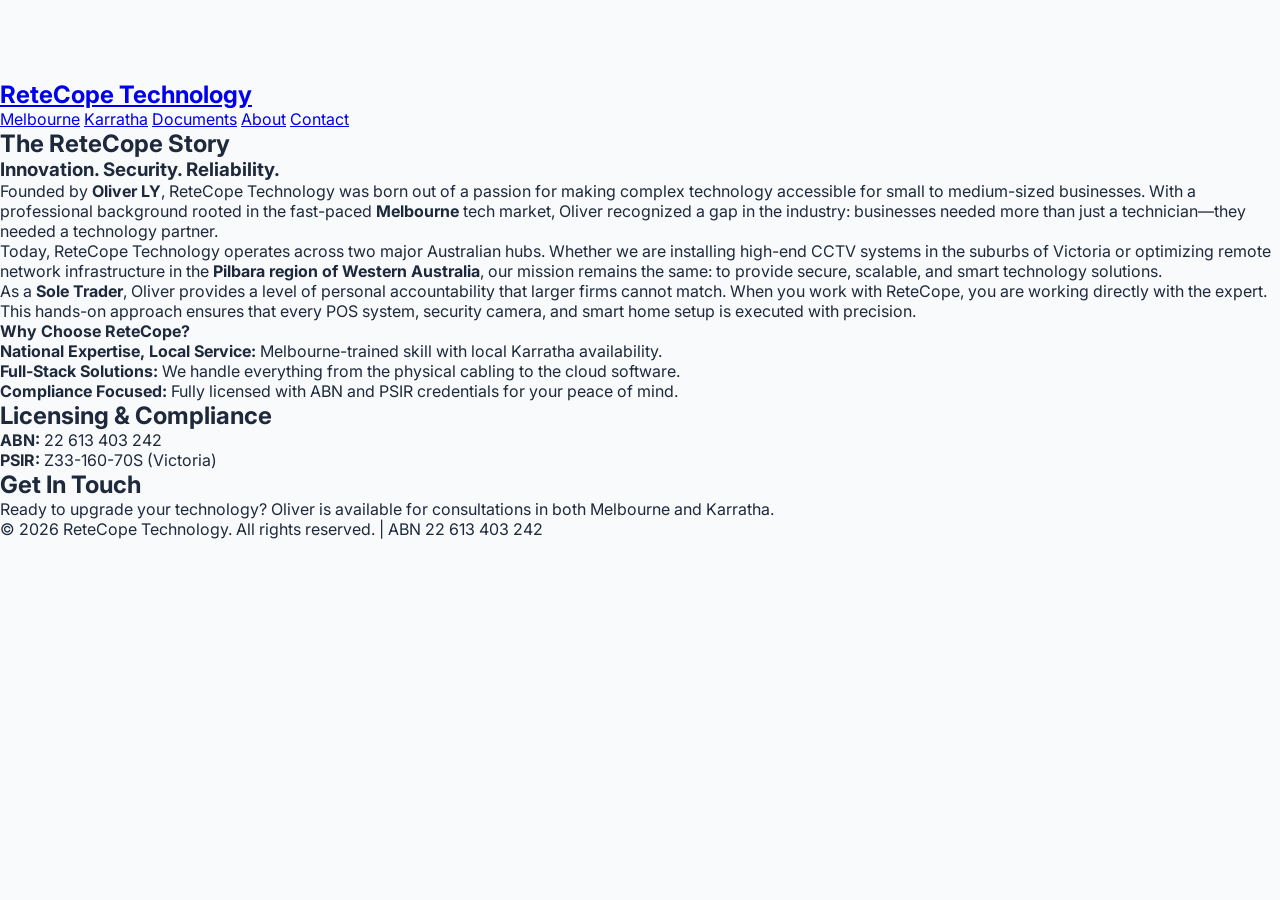
==== about.html @ 55bdb91c "Add files via upload" ====
<!DOCTYPE HTML>
<html>
	<head>
		<title>About Us | ReteCope Technology</title>
		<link rel="icon" type="image/png" href="images/favicon.png">
		<meta charset="utf-8" />
		<meta name="viewport" content="width=device-width, initial-scale=1, user-scalable=no" />
		<link rel="stylesheet" href="assets/css/main.css" />
	</head>
	<body class="subpage">
		<div id="page-wrapper">

			<section id="header">
				<div class="container">
					<div class="row">
						<div class="col-12">
							<h1>
								<a href="index.html" id="logo">
									ReteCope Technology
								</a>
							</h1>
							<nav id="nav">
								<a href="index.html">Melbourne</a>
								<a href="karratha.html">Karratha</a>
								<a href="documents.html">Documents</a>
								<a href="about.html">About</a>
								<a href="contact.html">Contact</a>
							</nav>
						</div>
					</div>
				</div>
			</section>

			<section id="content">
				<div class="container">
					<div class="row">
						<div class="col-12">
							<section>
								<header>
									<h2>The ReteCope Story</h2>
									<h3>Innovation. Security. Reliability.</h3>
								</header>
								
								<div class="row">
									<div class="col-6 col-12-medium">
										<p>
											Founded by <strong>Oliver LY</strong>, ReteCope Technology was born out of a passion for making complex technology accessible for small to medium-sized businesses. With a professional background rooted in the fast-paced <strong>Melbourne</strong> tech market, Oliver recognized a gap in the industry: businesses needed more than just a technician—they needed a technology partner.
										</p>
										<p>
											Today, ReteCope Technology operates across two major Australian hubs. Whether we are installing high-end CCTV systems in the suburbs of Victoria or optimizing remote network infrastructure in the <strong>Pilbara region of Western Australia</strong>, our mission remains the same: to provide secure, scalable, and smart technology solutions.
										</p>
									</div>
									<div class="col-6 col-12-medium">
										<p>
											As a <strong>Sole Trader</strong>, Oliver provides a level of personal accountability that larger firms cannot match. When you work with ReteCope, you are working directly with the expert. This hands-on approach ensures that every POS system, security camera, and smart home setup is executed with precision.
										</p>
										<h4>Why Choose ReteCope?</h4>
										<ul class="check-list">
											<li><strong>National Expertise, Local Service:</strong> Melbourne-trained skill with local Karratha availability.</li>
											<li><strong>Full-Stack Solutions:</strong> We handle everything from the physical cabling to the cloud software.</li>
											<li><strong>Compliance Focused:</strong> Fully licensed with ABN and PSIR credentials for your peace of mind.</li>
										</ul>
									</div>
								</div>
							</section>
						</div>
					</div>
				</div>
			</section>

			<section id="footer">
				<div class="container">
					<div class="row">
						<div class="col-8 col-12-medium">
							<section>
								<h2>Licensing & Compliance</h2>
								<p>
									<strong>ABN:</strong> 22 613 403 242<br />
									<strong>PSIR:</strong> Z33-160-70S (Victoria)
								</p>
							</section>
						</div>
						<div class="col-4 col-12-medium imp-medium">
							<section>
								<h2>Get In Touch</h2>
								<p>Ready to upgrade your technology? Oliver is available for consultations in both Melbourne and Karratha.</p>
							</section>
						</div>
					</div>
				</div>
			</section>

			<div id="copyright">
				&copy; 2026 ReteCope Technology. All rights reserved. | ABN 22 613 403 242
			</div>

		</div>

		<script src="assets/js/jquery.min.js"></script>
		<script src="assets/js/browser.min.js"></script>
		<script src="assets/js/breakpoints.min.js"></script>
		<script src="assets/js/util.js"></script>
		<script src="assets/js/main.js"></script>
	</body>
</html>
---- assets/css/main.css ----
@import url('https://fonts.googleapis.com/css2?family=Inter:wght@400;600;800&display=swap');

/* --- [1] CORE RESET --- */
* { box-sizing: border-box; margin: 0; padding: 0; -webkit-tap-highlight-color: transparent; }
body { background: #f8fafc; color: #1e293b; font-family: 'Inter', sans-serif; overflow-x: hidden; }

/* --- [2] HEADER & LOGO SCALING --- */
#header-fixed {
    position: fixed; top: 0; left: 0; width: 100%; height: 80px;
    background: #ffffff; z-index: 10000;
    border-bottom: 2px solid #89CFF0; display: flex; align-items: center;
}
.main-container { max-width: 1200px; width: 90%; margin: 0 auto; display: flex; justify-content: space-between; align-items: center; }

.image-logo { display: flex; align-items: center; transition: 0.3s cubic-bezier(0.175, 0.885, 0.32, 1.275) !important; will-change: transform; }
.image-logo img { height: 60px; width: auto; pointer-events: none; }
.image-logo:hover, .image-logo:active { transform: scale(1.15) !important; }

/* --- [3] NAVIGATION --- */
#main-nav { display: flex; align-items: center; }
#main-nav a { 
    color: #475569; font-weight: 600; text-decoration: none; 
    margin-left: 15px; font-size: 0.95rem; padding: 8px 16px; 
    border-radius: 50px; transition: 0.3s cubic-bezier(0.175, 0.885, 0.32, 1.275);
}
.active-link { background: #f1f5f9; color: #064e3b !important; }

/* --- [4] HERO BANNER & IMAGE SCALING --- */
#page-wrapper { padding-top: 80px; }
#hero-banner {
    background: linear-gradient(145deg, #0f172a 0%, #064e3b 60%, #022c22 100%);
    min-height: 550px; display: flex; align-items: center; color: #ffffff; padding: 60px 0;
}
.karratha-hero { background: linear-gradient(145deg, #0f172a 0%, #442b10 60%, #1a1107 100%) !important; }

.hero-flex { display: flex; flex-direction: column; align-items: center; text-align: center; gap: 40px; }
.hero-content h1 { font-size: 2.2rem; line-height: 1.1; margin-bottom: 25px; font-weight: 800; }
.hero-slogan { font-size: 1.15rem; color: #cbd5e1; line-height: 1.6; margin-bottom: 50px; }

.badge {
    background: rgba(137, 207, 240, 0.15); color: #89CFF0;
    padding: 6px 16px; border-radius: 50px; font-size: 0.85rem; font-weight: 800;
    text-transform: uppercase; margin-bottom: 20px; border: 1px solid rgba(137, 207, 240, 0.2);
}

.hero-btn.big-btn { 
    display: inline-block; padding: 22px 60px; background: #89CFF0; 
    color: #ffffff !important; text-decoration: none; border-radius: 100px; 
    font-size: 1.6rem; font-weight: 800; transition: 0.3s;
}

.hero-image img { 
    max-width: 90%; height: auto; border-radius: 15px; 
    box-shadow: 0 15px 40px rgba(0,0,0,0.4); 
    transition: transform 0.5s cubic-bezier(0.165, 0.84, 0.44, 1) !important;
    will-change: transform;
}
.hero-image img:hover, .hero-image img:active { transform: scale(1.08) rotate(1deg) !important; box-shadow: 0 25px 50px rgba(137, 207, 240, 0.3) !important; }

/* --- [5] LOGO TICKER --- */
.logo-slider { background: #ffffff; padding: 35px 0; overflow: hidden; border-bottom: 1px solid #e2e8f0; white-space: nowrap; }
.slider-track { display: flex; align-items: center; animation: scroll 40s linear infinite; width: max-content; }
.slider-track img { height: 45px; width: auto; margin: 0 50px; filter: grayscale(100%); opacity: 0.6; transition: 0.4s; }
@keyframes scroll { from { transform: translateX(0); } to { transform: translateX(-50%); } }

/* --- [6] SERVICE CARDS (Your Original) --- */
.services-section { padding: 80px 0; background: #f1f5f9; }
.services-grid { display: grid; grid-template-columns: 1fr; gap: 40px; width: 90%; margin: 0 auto; }
.service-card { 
    background: #ffffff; border-radius: 35px; padding: 60px 40px; text-align: center; 
    border: 1px solid rgba(137, 207, 240, 0.1); box-shadow: 0 8px 25px rgba(0,0,0,0.05);
    transition: 0.4s cubic-bezier(0.175, 0.885, 0.32, 1.275);
}
.card-icon-wrapper { 
    font-size: 4.5rem; margin-bottom: 30px; display: inline-block;
    background: #f0f9ff; width: 120px; height: 120px; line-height: 120px; border-radius: 30px;
}
.service-card h4 { font-size: 1.8rem; margin-bottom: 20px; font-weight: 800; }
.service-card p { font-size: 1.1rem; line-height: 1.7; color: #64748b; }

/* --- [7] BLOG SPECIFIC STYLING (The New Part) --- */
.blog-grid { display: grid; grid-template-columns: 1fr; gap: 30px; width: 90%; margin: 0 auto; }
.blog-card { 
    background: #ffffff; border-radius: 30px; padding: 40px; text-align: left; 
    border: 1px solid rgba(0,0,0,0.05); box-shadow: 0 10px 30px rgba(0,0,0,0.03);
    transition: 0.4s cubic-bezier(0.175, 0.885, 0.32, 1.275);
}
.blog-meta { font-size: 0.8rem; font-weight: 800; color: #89CFF0; text-transform: uppercase; margin-bottom: 15px; letter-spacing: 1px; }
.blog-card h4 { font-size: 1.6rem; margin-bottom: 15px; font-weight: 800; color: #0f172a; }
.blog-card p { font-size: 1.05rem; line-height: 1.7; color: #64748b; margin-bottom: 20px; }
.blog-read-more { color: #89CFF0; text-decoration: none; font-weight: 800; transition: 0.3s; }

/* --- [8] FOOTER --- */
#modern-footer { background: #0f172a; color: #cbd5e1; padding: 60px 0 30px 0; border-top: 4px solid #89CFF0; }
.footer-grid { display: grid; grid-template-columns: 1fr; gap: 40px; }
.footer-col h4 { color: #ffffff; font-size: 1.2rem; margin-bottom: 20px; font-weight: 800; }
.footer-col ul { list-style: none; }
.footer-col ul li a { color: #cbd5e1; text-decoration: none; transition: 0.3s; display: inline-block; }
.footer-logo { height: 50px; filter: brightness(0) invert(1); margin-bottom: 20px; }
.license-badge { display: inline-block; background: rgba(137, 207, 240, 0.1); color: #89CFF0; padding: 5px 12px; border-radius: 4px; font-size: 0.75rem; border: 1px solid rgba(137, 207, 240, 0.3); }
.footer-bottom { border-top: 1px solid rgba(255,255,255,0.05); padding-top: 25px; margin-top: 30px; text-align: center; font-size: 0.8rem; }

/* --- [9] HOVER LOGIC --- */
@media (hover: hover) {
    #main-nav a:hover { background: #064e3b; color: #ffffff !important; transform: scale(1.1); }
    .hero-btn:hover { background: #064e3b !important; transform: scale(1.1); }
    .service-card:hover, .blog-card:hover { transform: translateY(-15px) scale(1.02); border-color: #89CFF0; box-shadow: 0 25px 50px rgba(137, 207, 240, 0.15); }
    .slider-track img:hover { filter: grayscale(0%); opacity: 1; transform: scale(1.15); }
    .blog-read-more:hover { letter-spacing: 1px; color: #064e3b; }
}

/* --- [10] RESPONSIVE --- */
@media screen and (min-width: 981px) {
    .hero-flex { flex-direction: row; text-align: left; justify-content: space-between; }
    .hero-content, .hero-image { width: 45%; }
    .hero-content h1 { font-size: 3rem; }
    .services-grid, .blog-grid { grid-template-columns: repeat(3, 1fr); }
    .footer-grid { grid-template-columns: 2fr 1fr 1fr; }
}

@media screen and (max-width: 980px) {
    .menu-toggle { display: flex; flex-direction: column; justify-content: space-between; width: 30px; height: 21px; background: transparent; border: none; z-index: 10001; }
    .menu-toggle .bar { width: 100%; height: 3px; background-color: #1e293b; border-radius: 10px; transition: 0.3s; }
    #main-nav { position: fixed; top: 80px; left: 0; width: 100%; background: #ffffff; flex-direction: column; display: none; z-index: 9999; }
    #main-nav.is-open { display: flex !important; }
}
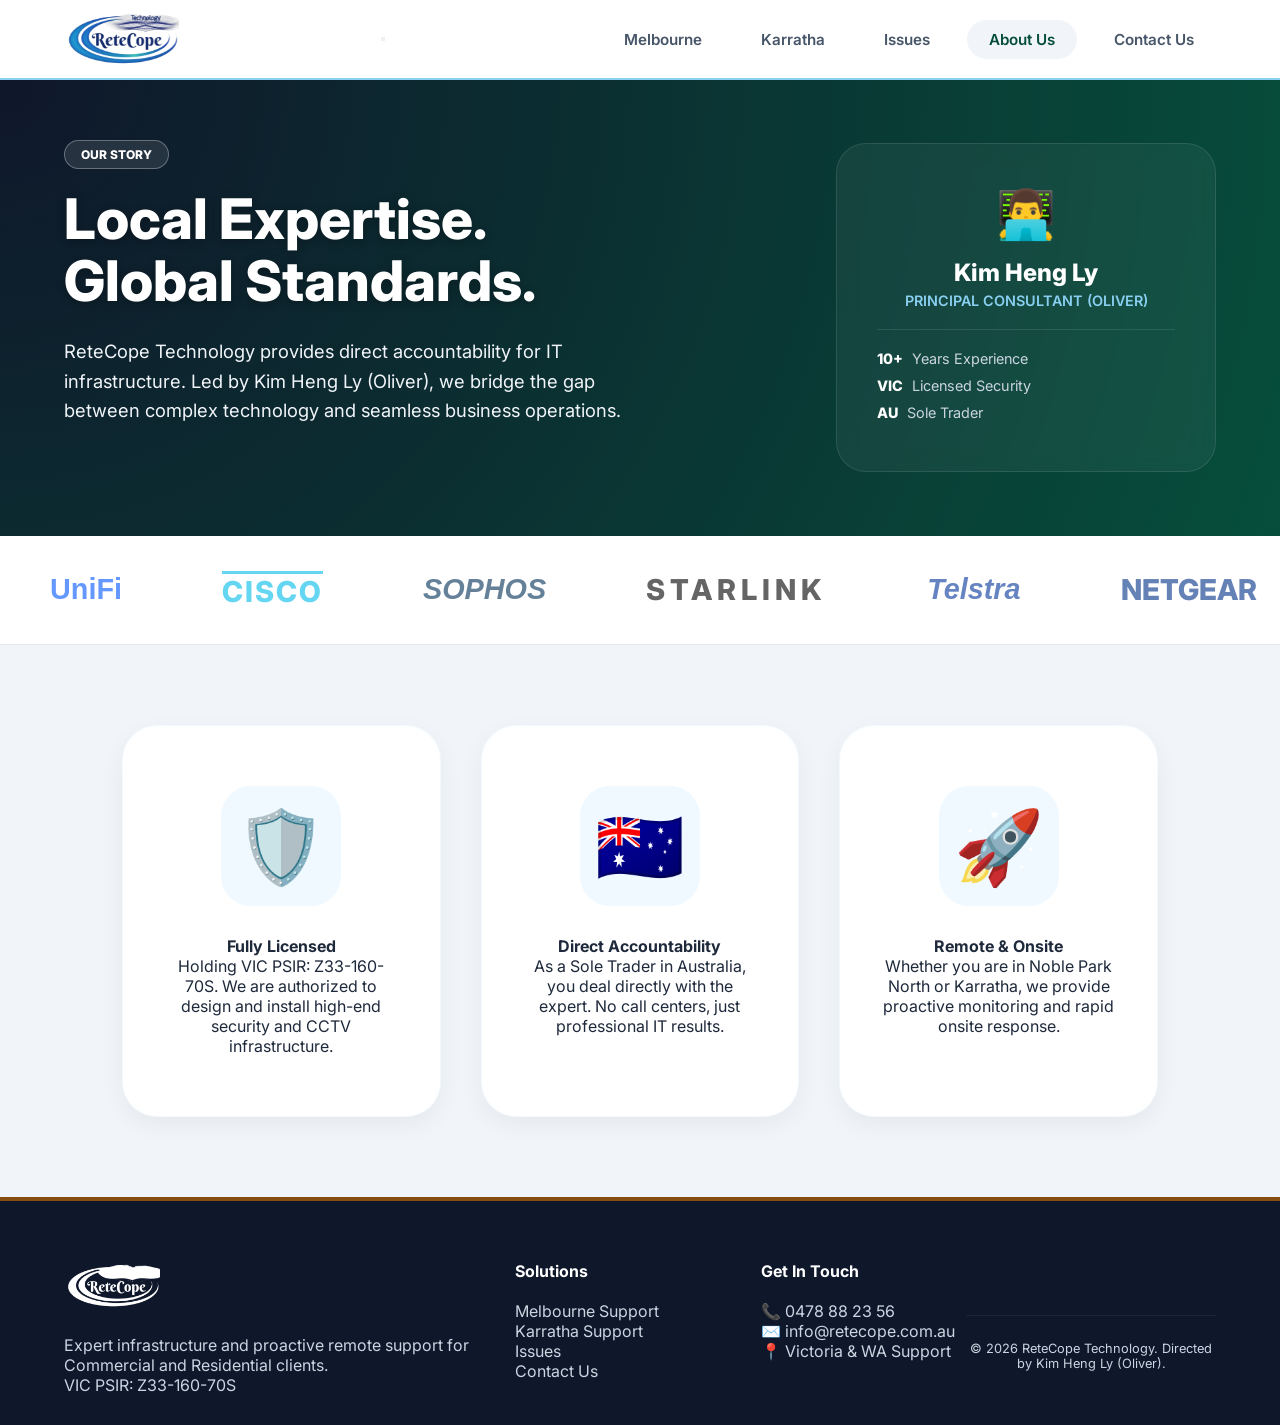
==== commit ff8cf40c: "Update about.html" ====
--- a/about.html
+++ b/about.html
@@ -1,105 +1,143 @@
 <!DOCTYPE HTML>
-<html>
+<html lang="en">
 	<head>
 		<title>About Us | ReteCope Technology</title>
-		<link rel="icon" type="image/png" href="images/favicon.png">
 		<meta charset="utf-8" />
 		<meta name="viewport" content="width=device-width, initial-scale=1, user-scalable=no" />
 		<link rel="stylesheet" href="assets/css/main.css" />
 	</head>
-	<body class="subpage">
+	<body ontouchstart=""> 
 		<div id="page-wrapper">
 
-			<section id="header">
-				<div class="container">
-					<div class="row">
-						<div class="col-12">
-							<h1>
-								<a href="index.html" id="logo">
-									ReteCope Technology
-								</a>
-							</h1>
-							<nav id="nav">
-								<a href="index.html">Melbourne</a>
-								<a href="karratha.html">Karratha</a>
-								<a href="documents.html">Documents</a>
-								<a href="about.html">About</a>
-								<a href="contact.html">Contact</a>
-							</nav>
+			<header id="header-fixed">
+				<div class="main-container">
+					<a href="index.html" class="image-logo">
+						<img src="images/logo.png" alt="ReteCope Technology Logo">
+					</a>
+					<button class="menu-toggle" id="menuBtn" onclick="toggleMobileMenu(event)">
+						<span class="bar"></span>
+						<span class="bar"></span>
+						<span class="bar"></span>
+					</button>
+					<nav id="main-nav">
+						<a href="index.html">Melbourne</a>
+						<a href="karratha.html">Karratha</a>
+						<a href="issues.html">Issues</a>
+						<a href="about.html" class="active-link">About Us</a>
+						<a href="contact.html">Contact Us</a>
+					</nav>
+				</div>
+			</header>
+
+			<section id="hero-banner" class="about-hero-layout">
+				<div class="main-container">
+					<div class="hero-flex">
+						
+						<div class="hero-content">
+							<div class="badge-outline">Our Story</div>
+							<h1>Local Expertise.<br>Global Standards.</h1>
+							<p class="hero-slogan">ReteCope Technology provides direct accountability for IT infrastructure. Led by Kim Heng Ly (Oliver), we bridge the gap between complex technology and seamless business operations.</p>
 						</div>
+
+						<div class="about-profile-card">
+							<div class="profile-icon">👨‍💻</div>
+							<h3>Kim Heng Ly</h3>
+							<p>Principal Consultant (Oliver)</p>
+							<div class="profile-divider"></div>
+							<ul class="profile-stats">
+								<li><span>10+</span> Years Experience</li>
+								<li><span>VIC</span> Licensed Security</li>
+								<li><span>AU</span> Sole Trader</li>
+							</ul>
+						</div>
+
 					</div>
 				</div>
 			</section>
 
-			<section id="content">
-				<div class="container">
-					<div class="row">
-						<div class="col-12">
-							<section>
-								<header>
-									<h2>The ReteCope Story</h2>
-									<h3>Innovation. Security. Reliability.</h3>
-								</header>
-								
-								<div class="row">
-									<div class="col-6 col-12-medium">
-										<p>
-											Founded by <strong>Oliver LY</strong>, ReteCope Technology was born out of a passion for making complex technology accessible for small to medium-sized businesses. With a professional background rooted in the fast-paced <strong>Melbourne</strong> tech market, Oliver recognized a gap in the industry: businesses needed more than just a technician—they needed a technology partner.
-										</p>
-										<p>
-											Today, ReteCope Technology operates across two major Australian hubs. Whether we are installing high-end CCTV systems in the suburbs of Victoria or optimizing remote network infrastructure in the <strong>Pilbara region of Western Australia</strong>, our mission remains the same: to provide secure, scalable, and smart technology solutions.
-										</p>
-									</div>
-									<div class="col-6 col-12-medium">
-										<p>
-											As a <strong>Sole Trader</strong>, Oliver provides a level of personal accountability that larger firms cannot match. When you work with ReteCope, you are working directly with the expert. This hands-on approach ensures that every POS system, security camera, and smart home setup is executed with precision.
-										</p>
-										<h4>Why Choose ReteCope?</h4>
-										<ul class="check-list">
-											<li><strong>National Expertise, Local Service:</strong> Melbourne-trained skill with local Karratha availability.</li>
-											<li><strong>Full-Stack Solutions:</strong> We handle everything from the physical cabling to the cloud software.</li>
-											<li><strong>Compliance Focused:</strong> Fully licensed with ABN and PSIR credentials for your peace of mind.</li>
-										</ul>
-									</div>
-								</div>
-							</section>
+			<section class="logo-slider">
+				<div class="slider-track">
+					<span class="text-logo unifi">U<span>niFi</span></span>
+					<span class="text-logo cisco">CISCO</span>
+					<span class="text-logo sophos">SOPHOS</span>
+					<span class="text-logo starlink">STARLINK</span>
+					<span class="text-logo telstra">Telstra</span>
+					<span class="text-logo netgear">NETGEAR</span>
+                    <span class="text-logo hikvision">HIK<span>VISION</span></span>
+					<span class="text-logo dahua">dahua</span>
+				</div>
+			</section>
+
+			<section class="services-section">
+				<div class="main-container">
+					<div class="services-grid">
+						
+						<div class="service-card">
+							<div class="card-icon-wrapper">🛡️</div>
+							<h4>Fully Licensed</h4>
+							<p>Holding VIC PSIR: Z33-160-70S. We are authorized to design and install high-end security and CCTV infrastructure.</p>
 						</div>
+
+						<div class="service-card">
+							<div class="card-icon-wrapper">🇦🇺</div>
+							<h4>Direct Accountability</h4>
+							<p>As a Sole Trader in Australia, you deal directly with the expert. No call centers, just professional IT results.</p>
+						</div>
+
+						<div class="service-card">
+							<div class="card-icon-wrapper">🚀</div>
+							<h4>Remote & Onsite</h4>
+							<p>Whether you are in Noble Park North or Karratha, we provide proactive monitoring and rapid onsite response.</p>
+						</div>
+
 					</div>
 				</div>
 			</section>
 
-			<section id="footer">
-				<div class="container">
-					<div class="row">
-						<div class="col-8 col-12-medium">
-							<section>
-								<h2>Licensing & Compliance</h2>
-								<p>
-									<strong>ABN:</strong> 22 613 403 242<br />
-									<strong>PSIR:</strong> Z33-160-70S (Victoria)
-								</p>
-							</section>
+			<footer id="modern-footer">
+				<div class="main-container">
+					<div class="footer-grid">
+						<div class="footer-col brand-col">
+							<img src="images/logo.png" alt="ReteCope Logo" class="footer-logo">
+							<p>Expert infrastructure and proactive remote support for Commercial and Residential clients.</p>
+							<div class="footer-badges">
+								<span class="license-badge">VIC PSIR: Z33-160-70S</span>
+							</div>
 						</div>
-						<div class="col-4 col-12-medium imp-medium">
-							<section>
-								<h2>Get In Touch</h2>
-								<p>Ready to upgrade your technology? Oliver is available for consultations in both Melbourne and Karratha.</p>
-							</section>
+						<div class="footer-col">
+							<h4>Solutions</h4>
+							<ul>
+								<li><a href="index.html">Melbourne Support</a></li>
+								<li><a href="karratha.html">Karratha Support</a></li>
+								<li><a href="issues.html">Issues</a></li>
+								<li><a href="contact.html">Contact Us</a></li>
+							</ul>
+						</div>
+						<div class="footer-col">
+							<h4>Get In Touch</h4>
+							<ul class="contact-list">
+								<li><a href="tel:0478882356">📞 0478 88 23 56</a></li>
+								<li><a href="mailto:info@retecope.com.au">✉️ info@retecope.com.au</a></li>
+								<li>📍 Victoria & WA Support</li>
+							</ul>
+						</div>
+					</div>
+					<div class="footer-bottom">
+						<div class="bottom-content">
+							<p>&copy; 2026 ReteCope Technology. Directed by Kim Heng Ly (Oliver).</p>
 						</div>
 					</div>
 				</div>
-			</section>
-
-			<div id="copyright">
-				&copy; 2026 ReteCope Technology. All rights reserved. | ABN 22 613 403 242
-			</div>
+			</footer>
 
 		</div>
 
-		<script src="assets/js/jquery.min.js"></script>
-		<script src="assets/js/browser.min.js"></script>
-		<script src="assets/js/breakpoints.min.js"></script>
-		<script src="assets/js/util.js"></script>
-		<script src="assets/js/main.js"></script>
+		<script>
+			const nav = document.getElementById("main-nav");
+			const btn = document.getElementById("menuBtn");
+			function toggleMobileMenu(e) { e.stopPropagation(); nav.classList.toggle("is-open"); btn.classList.toggle("active"); }
+			function closeMenu() { nav.classList.remove("is-open"); btn.classList.remove("active"); }
+			document.querySelectorAll('#main-nav a').forEach(link => { link.addEventListener('click', closeMenu); });
+		</script>
 	</body>
 </html>
--- a/assets/css/main.css
+++ b/assets/css/main.css
@@ -3,8 +3,10 @@
 /* --- [1] CORE RESET --- */
 * { box-sizing: border-box; margin: 0; padding: 0; -webkit-tap-highlight-color: transparent; }
 body { background: #f8fafc; color: #1e293b; font-family: 'Inter', sans-serif; overflow-x: hidden; }
-
-/* --- [2] HEADER & LOGO SCALING --- */
+a { text-decoration: none !important; }
+ul { list-style: none !important; }
+
+/* --- [2] HEADER & NAVIGATION (WORKING FOUNDATION) --- */
 #header-fixed {
     position: fixed; top: 0; left: 0; width: 100%; height: 80px;
     background: #ffffff; z-index: 10000;
@@ -14,108 +16,105 @@
 
 .image-logo { display: flex; align-items: center; transition: 0.3s cubic-bezier(0.175, 0.885, 0.32, 1.275) !important; will-change: transform; }
 .image-logo img { height: 60px; width: auto; pointer-events: none; }
-.image-logo:hover, .image-logo:active { transform: scale(1.15) !important; }
-
-/* --- [3] NAVIGATION --- */
+.image-logo:hover { transform: scale(1.15) !important; }
+
 #main-nav { display: flex; align-items: center; }
 #main-nav a { 
     color: #475569; font-weight: 600; text-decoration: none; 
-    margin-left: 15px; font-size: 0.95rem; padding: 8px 16px; 
-    border-radius: 50px; transition: 0.3s cubic-bezier(0.175, 0.885, 0.32, 1.275);
+    margin-left: 15px; font-size: 0.95rem; padding: 10px 22px; 
+    border-radius: 50px; 
+    transition: 0.4s cubic-bezier(0.34, 1.56, 0.64, 1) !important;
+    will-change: transform;
+}
+#main-nav a:hover { 
+    transform: translateX(8px) scale(1.1) !important; 
+    background: #064e3b; color: #ffffff !important; 
 }
 .active-link { background: #f1f5f9; color: #064e3b !important; }
 
-/* --- [4] HERO BANNER & IMAGE SCALING --- */
+/* --- [3] HERO: ORIGINAL WORKING FOUNDATION (STAYS LARGE FOR MELBOURNE/KARRATHA) --- */
 #page-wrapper { padding-top: 80px; }
 #hero-banner {
+    min-height: 600px; /* Restored to original size */
+    display: flex; align-items: center; color: #ffffff; 
+    padding: 80px 0; /* Restored original padding */
     background: linear-gradient(145deg, #0f172a 0%, #064e3b 60%, #022c22 100%);
-    min-height: 550px; display: flex; align-items: center; color: #ffffff; padding: 60px 0;
-}
-.karratha-hero { background: linear-gradient(145deg, #0f172a 0%, #442b10 60%, #1a1107 100%) !important; }
-
-.hero-flex { display: flex; flex-direction: column; align-items: center; text-align: center; gap: 40px; }
-.hero-content h1 { font-size: 2.2rem; line-height: 1.1; margin-bottom: 25px; font-weight: 800; }
-.hero-slogan { font-size: 1.15rem; color: #cbd5e1; line-height: 1.6; margin-bottom: 50px; }
-
-.badge {
-    background: rgba(137, 207, 240, 0.15); color: #89CFF0;
-    padding: 6px 16px; border-radius: 50px; font-size: 0.85rem; font-weight: 800;
-    text-transform: uppercase; margin-bottom: 20px; border: 1px solid rgba(137, 207, 240, 0.2);
-}
+}
+
+.karratha-hero {
+    background: linear-gradient(145deg, #1a1107 0%, #442b10 40%, #854d0e 75%, #b45309 100%) !important;
+}
+
+.hero-flex { 
+    display: flex; flex-direction: column; align-items: center; 
+    text-align: center; gap: 60px; width: 100%;
+}
+.hero-content h1 { font-size: 2.5rem; line-height: 1.1; margin-bottom: 25px; font-weight: 800; text-shadow: 0 2px 10px rgba(0,0,0,0.3); }
+.hero-slogan { font-size: 1.15rem; color: #f1f5f9; line-height: 1.6; margin-bottom: 50px; max-width: 600px; }
+
+.badge { background: rgba(255, 255, 255, 0.15); color: #fff; padding: 6px 16px; border-radius: 50px; font-size: 0.85rem; font-weight: 800; text-transform: uppercase; margin-bottom: 20px; border: 1px solid rgba(255, 255, 255, 0.3); display: inline-block; }
 
 .hero-btn.big-btn { 
     display: inline-block; padding: 22px 60px; background: #89CFF0; 
     color: #ffffff !important; text-decoration: none; border-radius: 100px; 
-    font-size: 1.6rem; font-weight: 800; transition: 0.3s;
-}
-
+    font-size: 1.6rem; font-weight: 800; 
+    transition: 0.4s cubic-bezier(0.34, 1.56, 0.64, 1) !important;
+    will-change: transform;
+}
+.hero-btn:hover { background: #064e3b !important; transform: translateY(-8px) scale(1.05) !important; box-shadow: 0 15px 35px rgba(0,0,0,0.4); }
+
+.hero-image { flex: 0 0 45%; display: flex; justify-content: center; align-items: center; }
 .hero-image img { 
-    max-width: 90%; height: auto; border-radius: 15px; 
-    box-shadow: 0 15px 40px rgba(0,0,0,0.4); 
-    transition: transform 0.5s cubic-bezier(0.165, 0.84, 0.44, 1) !important;
-    will-change: transform;
-}
-.hero-image img:hover, .hero-image img:active { transform: scale(1.08) rotate(1deg) !important; box-shadow: 0 25px 50px rgba(137, 207, 240, 0.3) !important; }
-
-/* --- [5] LOGO TICKER --- */
+    max-width: 550px; width: 100%; height: auto; border-radius: 20px; 
+    box-shadow: 0 25px 50px rgba(0,0,0,0.5); 
+    transition: 0.6s cubic-bezier(0.165, 0.84, 0.44, 1) !important;
+}
+.hero-image img:hover { transform: scale(1.05) rotate(1deg) translateY(-10px) !important; }
+
+/* --- [4] LOGO SLIDER (RETAINED BRAND COLORS) --- */
 .logo-slider { background: #ffffff; padding: 35px 0; overflow: hidden; border-bottom: 1px solid #e2e8f0; white-space: nowrap; }
 .slider-track { display: flex; align-items: center; animation: scroll 40s linear infinite; width: max-content; }
-.slider-track img { height: 45px; width: auto; margin: 0 50px; filter: grayscale(100%); opacity: 0.6; transition: 0.4s; }
+.logo-slider:hover .slider-track { animation-play-state: paused; }
+
+.text-logo { font-size: 1.8rem; font-weight: 800; margin: 0 50px; transition: 0.4s; display: inline-block; opacity: 0.6; }
+.text-logo:hover { opacity: 1; transform: scale(1.2); }
+
+.unifi { color: #0055ff !important; font-family: sans-serif; } 
+.cisco { color: #00bceb !important; letter-spacing: 2px; border-top: 3px solid #00bceb; }
+.sophos { color: #002f56 !important; font-style: italic; }
+.draytek { color: #005696 !important; font-weight: 700; }
+.tplink { color: #4acbd6 !important; text-transform: lowercase; }
+.netgear { color: #003087 !important; font-weight: 800; }
+.telstra { color: #003399 !important; font-style: italic; }
+.starlink { color: #000 !important; letter-spacing: 5px; }
+.hikvision { color: #333 !important; } .hikvision span { color: #ff0000 !important; }
+.dahua { color: #333 !important; } .dahua span { color: #ff0000 !important; }
 @keyframes scroll { from { transform: translateX(0); } to { transform: translateX(-50%); } }
 
-/* --- [6] SERVICE CARDS (Your Original) --- */
+/* --- [5] SERVICE CARDS --- */
 .services-section { padding: 80px 0; background: #f1f5f9; }
 .services-grid { display: grid; grid-template-columns: 1fr; gap: 40px; width: 90%; margin: 0 auto; }
-.service-card { 
-    background: #ffffff; border-radius: 35px; padding: 60px 40px; text-align: center; 
-    border: 1px solid rgba(137, 207, 240, 0.1); box-shadow: 0 8px 25px rgba(0,0,0,0.05);
-    transition: 0.4s cubic-bezier(0.175, 0.885, 0.32, 1.275);
-}
-.card-icon-wrapper { 
-    font-size: 4.5rem; margin-bottom: 30px; display: inline-block;
-    background: #f0f9ff; width: 120px; height: 120px; line-height: 120px; border-radius: 30px;
-}
-.service-card h4 { font-size: 1.8rem; margin-bottom: 20px; font-weight: 800; }
-.service-card p { font-size: 1.1rem; line-height: 1.7; color: #64748b; }
-
-/* --- [7] BLOG SPECIFIC STYLING (The New Part) --- */
-.blog-grid { display: grid; grid-template-columns: 1fr; gap: 30px; width: 90%; margin: 0 auto; }
-.blog-card { 
-    background: #ffffff; border-radius: 30px; padding: 40px; text-align: left; 
-    border: 1px solid rgba(0,0,0,0.05); box-shadow: 0 10px 30px rgba(0,0,0,0.03);
-    transition: 0.4s cubic-bezier(0.175, 0.885, 0.32, 1.275);
-}
-.blog-meta { font-size: 0.8rem; font-weight: 800; color: #89CFF0; text-transform: uppercase; margin-bottom: 15px; letter-spacing: 1px; }
-.blog-card h4 { font-size: 1.6rem; margin-bottom: 15px; font-weight: 800; color: #0f172a; }
-.blog-card p { font-size: 1.05rem; line-height: 1.7; color: #64748b; margin-bottom: 20px; }
-.blog-read-more { color: #89CFF0; text-decoration: none; font-weight: 800; transition: 0.3s; }
-
-/* --- [8] FOOTER --- */
-#modern-footer { background: #0f172a; color: #cbd5e1; padding: 60px 0 30px 0; border-top: 4px solid #89CFF0; }
+.service-card { background: #ffffff; border-radius: 35px; padding: 60px 40px; text-align: center; border: 1px solid rgba(137, 207, 240, 0.1); box-shadow: 0 8px 25px rgba(0,0,0,0.05); transition: 0.4s cubic-bezier(0.34, 1.56, 0.64, 1); }
+.card-icon-wrapper { font-size: 4.5rem; margin-bottom: 30px; display: inline-block; background: #f0f9ff; width: 120px; height: 120px; line-height: 120px; border-radius: 30px; }
+.service-card:hover { transform: translateY(-15px) scale(1.02); border-color: #854d0e; }
+
+/* --- [6] FOOTER --- */
+#modern-footer { background: #0f172a; color: #cbd5e1; padding: 60px 0 30px 0; border-top: 4px solid #854d0e; }
 .footer-grid { display: grid; grid-template-columns: 1fr; gap: 40px; }
-.footer-col h4 { color: #ffffff; font-size: 1.2rem; margin-bottom: 20px; font-weight: 800; }
-.footer-col ul { list-style: none; }
-.footer-col ul li a { color: #cbd5e1; text-decoration: none; transition: 0.3s; display: inline-block; }
 .footer-logo { height: 50px; filter: brightness(0) invert(1); margin-bottom: 20px; }
-.license-badge { display: inline-block; background: rgba(137, 207, 240, 0.1); color: #89CFF0; padding: 5px 12px; border-radius: 4px; font-size: 0.75rem; border: 1px solid rgba(137, 207, 240, 0.3); }
 .footer-bottom { border-top: 1px solid rgba(255,255,255,0.05); padding-top: 25px; margin-top: 30px; text-align: center; font-size: 0.8rem; }
-
-/* --- [9] HOVER LOGIC --- */
-@media (hover: hover) {
-    #main-nav a:hover { background: #064e3b; color: #ffffff !important; transform: scale(1.1); }
-    .hero-btn:hover { background: #064e3b !important; transform: scale(1.1); }
-    .service-card:hover, .blog-card:hover { transform: translateY(-15px) scale(1.02); border-color: #89CFF0; box-shadow: 0 25px 50px rgba(137, 207, 240, 0.15); }
-    .slider-track img:hover { filter: grayscale(0%); opacity: 1; transform: scale(1.15); }
-    .blog-read-more:hover { letter-spacing: 1px; color: #064e3b; }
-}
-
-/* --- [10] RESPONSIVE --- */
+.footer-col h4 { color: #ffffff; margin-bottom: 20px; }
+.footer-col a { color: #cbd5e1 !important; transition: 0.3s; display: inline-block; }
+.footer-col a:hover { color: #ffffff !important; transform: translateX(5px); display: inline-block; }
+
+/* --- [7] RESPONSIVE FOUNDATION --- */
 @media screen and (min-width: 981px) {
-    .hero-flex { flex-direction: row; text-align: left; justify-content: space-between; }
-    .hero-content, .hero-image { width: 45%; }
-    .hero-content h1 { font-size: 3rem; }
-    .services-grid, .blog-grid { grid-template-columns: repeat(3, 1fr); }
-    .footer-grid { grid-template-columns: 2fr 1fr 1fr; }
+    .hero-flex { flex-direction: row; text-align: left; justify-content: space-between; gap: 20px; }
+    .hero-content { flex: 0 0 55%; }
+    .hero-image { flex: 0 0 40%; }
+    .hero-content h1 { font-size: 3.5rem; }
+    .services-grid { grid-template-columns: repeat(3, 1fr) !important; }
+    .footer-grid { grid-template-columns: 2fr 1fr 1fr !important; }
 }
 
 @media screen and (max-width: 980px) {
@@ -123,4 +122,115 @@
     .menu-toggle .bar { width: 100%; height: 3px; background-color: #1e293b; border-radius: 10px; transition: 0.3s; }
     #main-nav { position: fixed; top: 80px; left: 0; width: 100%; background: #ffffff; flex-direction: column; display: none; z-index: 9999; }
     #main-nav.is-open { display: flex !important; }
-}+    #main-nav a { width: 100%; text-align: center; margin: 0; border-bottom: 1px solid #f1f5f9; }
+}
+
+/* --- [8] CONTACT PAGE ONLY: RECTANGULAR SUPPORT DESK --- */
+
+.support-desk-hero {
+    background: radial-gradient(circle at top right, #064e3b, #022c22, #0f172a) !important;
+    min-height: 450px !important; /* FIXED RECTANGLE SIZE ONLY FOR CONTACT */
+    padding: 60px 0 !important;   /* SHORTER VERTICAL LOOK ONLY FOR CONTACT */
+}
+
+.badge-outline {
+    display: inline-block; padding: 6px 16px; border: 1px solid rgba(255,255,255,0.3); border-radius: 50px;
+    background: rgba(255,255,255,0.1); font-size: 0.75rem; font-weight: 800; text-transform: uppercase; margin-bottom: 20px;
+}
+
+.hero-action-row { display: flex; flex-wrap: wrap; gap: 15px; margin-top: 30px; }
+.action-btn { 
+    display: flex; align-items: center; gap: 10px; padding: 12px 24px; border-radius: 50px; 
+    font-weight: 700; font-size: 0.95rem; transition: 0.3s ease; background: #ffffff; color: #1e293b; 
+}
+.chat-btn { background: #2dd4bf; color: #ffffff; }
+.action-btn:hover { transform: translateY(-5px); box-shadow: 0 10px 20px rgba(0,0,0,0.2); }
+
+.glass-form-container {
+    flex: 0 0 420px; background: rgba(255, 255, 255, 0.1); backdrop-filter: blur(15px); -webkit-backdrop-filter: blur(15px);
+    border: 1px solid rgba(255, 255, 255, 0.2); padding: 40px; border-radius: 40px; box-shadow: 0 25px 50px rgba(0,0,0,0.3);
+}
+
+.support-form-modern h3 { color: #ffffff; font-size: 1.4rem; margin-bottom: 25px; font-weight: 800; text-align: left; }
+.form-input-wrapper { margin-bottom: 15px; text-align: left; }
+.form-input-wrapper input, .form-input-wrapper select { width: 100%; padding: 16px; border-radius: 15px; border: none; background: #ffffff; font-size: 1rem; color: #1e293b; }
+.inquiry-box select { background: #064e3b; color: #ffffff; border: 2px solid rgba(255,255,255,0.2); }
+
+.submit-btn-glow {
+    width: 100%; padding: 18px; margin-top: 10px; border: none; border-radius: 50px; background: #89CFF0; color: #ffffff;
+    font-size: 1.2rem; font-weight: 800; cursor: pointer; transition: 0.4s; box-shadow: 0 0 20px rgba(137, 207, 240, 0.4);
+}
+.submit-btn-glow:hover { background: #ffffff; color: #89CFF0; transform: scale(1.02); }
+
+@media screen and (max-width: 980px) {
+    .glass-form-container { flex: 1 1 auto; width: 100%; margin-top: 40px; }
+    .hero-action-row { justify-content: center; }
+}
+
+/* --- [9] ABOUT PAGE SPECIFIC DESIGN --- */
+
+.about-hero-layout {
+    background: radial-gradient(circle at top left, #0f172a, #064e3b) !important;
+    min-height: 450px !important;
+    padding: 60px 0 !important;
+}
+
+.about-profile-card {
+    flex: 0 0 380px;
+    background: rgba(255, 255, 255, 0.05);
+    backdrop-filter: blur(10px);
+    border: 1px solid rgba(255, 255, 255, 0.1);
+    border-radius: 30px;
+    padding: 40px;
+    text-align: center;
+    color: #ffffff;
+}
+
+.profile-icon {
+    font-size: 3rem;
+    margin-bottom: 15px;
+}
+
+.about-profile-card h3 {
+    font-size: 1.5rem;
+    font-weight: 800;
+    margin-bottom: 5px;
+}
+
+.about-profile-card p {
+    color: #89CFF0;
+    font-weight: 600;
+    font-size: 0.9rem;
+    text-transform: uppercase;
+}
+
+.profile-divider {
+    height: 1px;
+    background: rgba(255, 255, 255, 0.1);
+    margin: 20px 0;
+}
+
+.profile-stats {
+    text-align: left;
+}
+
+.profile-stats li {
+    margin-bottom: 10px;
+    font-size: 0.9rem;
+    color: #cbd5e1;
+}
+
+.profile-stats span {
+    color: #ffffff;
+    font-weight: 800;
+    margin-right: 5px;
+}
+
+/* Responsive adjustment */
+@media screen and (max-width: 980px) {
+    .about-profile-card {
+        flex: 1;
+        width: 100%;
+        margin-top: 30px;
+    }
+}
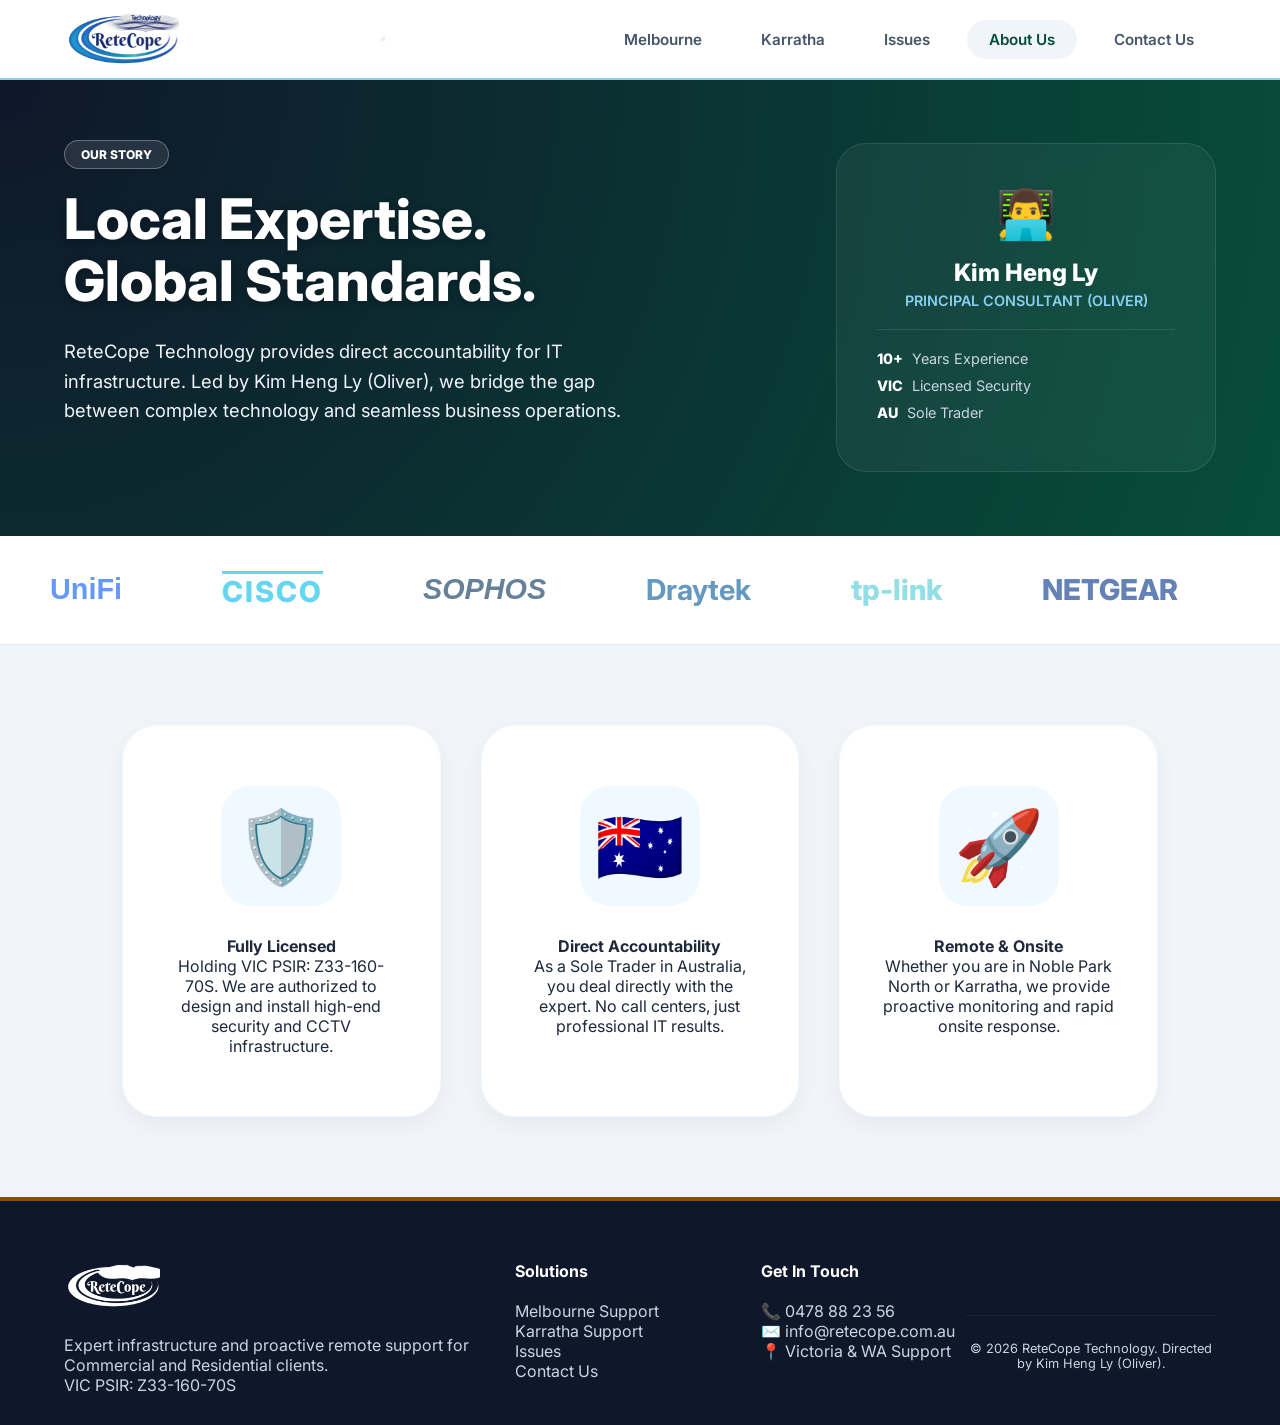
==== commit 6fda7922: "Update about.html" ====
--- a/about.html
+++ b/about.html
@@ -60,11 +60,16 @@
 					<span class="text-logo unifi">U<span>niFi</span></span>
 					<span class="text-logo cisco">CISCO</span>
 					<span class="text-logo sophos">SOPHOS</span>
+					<span class="text-logo draytek">Draytek</span>
+					<span class="text-logo tplink">tp-link</span>
+					<span class="text-logo netgear">NETGEAR</span>
+					<span class="text-logo telstra">Telstra</span>
 					<span class="text-logo starlink">STARLINK</span>
-					<span class="text-logo telstra">Telstra</span>
-					<span class="text-logo netgear">NETGEAR</span>
-                    <span class="text-logo hikvision">HIK<span>VISION</span></span>
-					<span class="text-logo dahua">dahua</span>
+					<span class="text-logo hikvision">HIK<span>VISION</span></span>
+					<span class="text-logo dahua">Da<span>hua</span></span>
+					<span class="text-logo unifi">U<span>niFi</span></span>
+					<span class="text-logo cisco">CISCO</span>
+					<span class="text-logo sophos">SOPHOS</span>
 				</div>
 			</section>
 
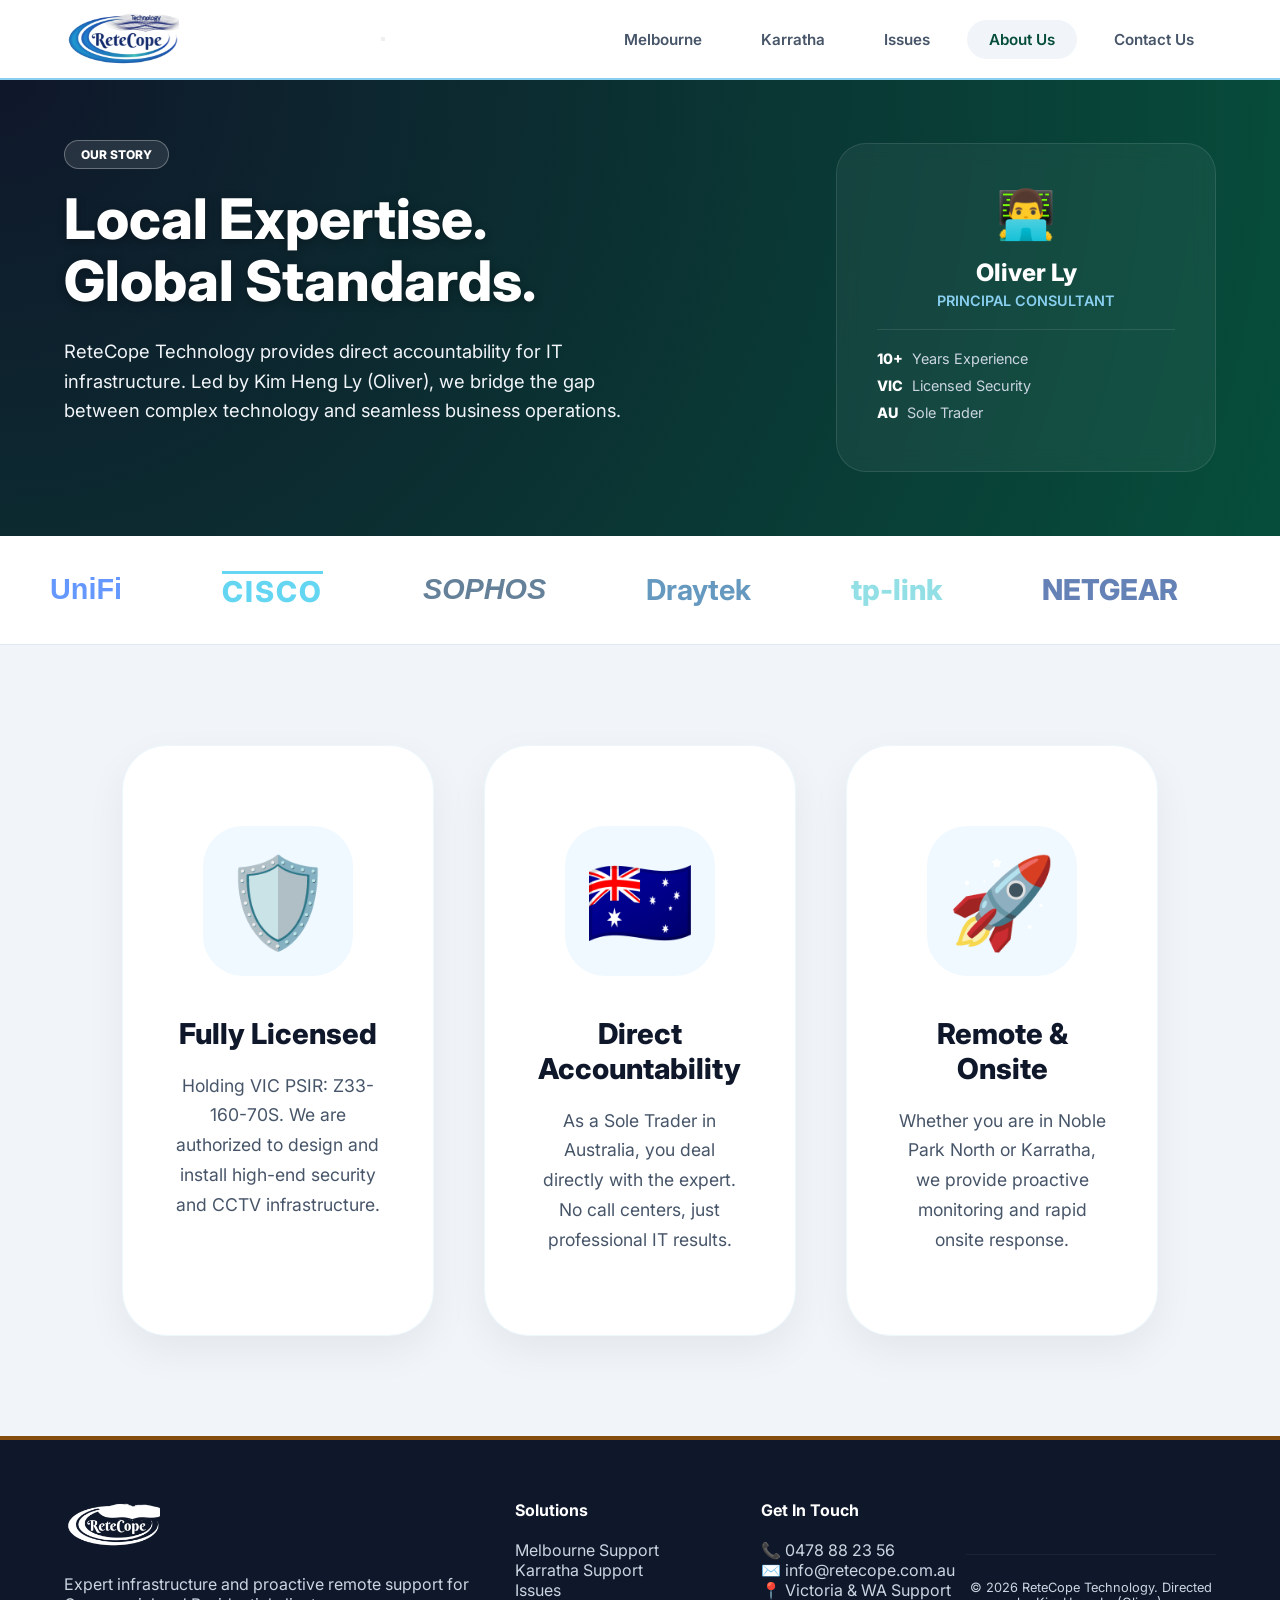
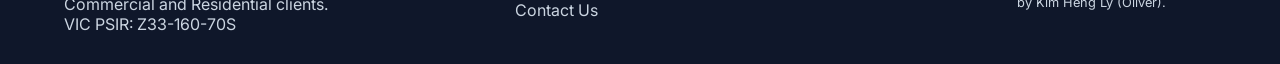
==== commit 89c8821e: "Update about.html" ====
--- a/about.html
+++ b/about.html
@@ -41,8 +41,8 @@
 
 						<div class="about-profile-card">
 							<div class="profile-icon">👨‍💻</div>
-							<h3>Kim Heng Ly</h3>
-							<p>Principal Consultant (Oliver)</p>
+							<h3>Oliver Ly</h3>
+							<p>Principal Consultant</p>
 							<div class="profile-divider"></div>
 							<ul class="profile-stats">
 								<li><span>10+</span> Years Experience</li>
--- a/assets/css/main.css
+++ b/assets/css/main.css
@@ -32,12 +32,11 @@
 }
 .active-link { background: #f1f5f9; color: #064e3b !important; }
 
-/* --- [3] HERO: ORIGINAL WORKING FOUNDATION (STAYS LARGE FOR MELBOURNE/KARRATHA) --- */
+/* --- [3] HERO: WORKING FOUNDATION --- */
 #page-wrapper { padding-top: 80px; }
 #hero-banner {
-    min-height: 600px; /* Restored to original size */
-    display: flex; align-items: center; color: #ffffff; 
-    padding: 80px 0; /* Restored original padding */
+    min-height: 600px;
+    display: flex; align-items: center; color: #ffffff; padding: 80px 0;
     background: linear-gradient(145deg, #0f172a 0%, #064e3b 60%, #022c22 100%);
 }
 
@@ -71,14 +70,12 @@
 }
 .hero-image img:hover { transform: scale(1.05) rotate(1deg) translateY(-10px) !important; }
 
-/* --- [4] LOGO SLIDER (RETAINED BRAND COLORS) --- */
+/* --- [4] LOGO SLIDER --- */
 .logo-slider { background: #ffffff; padding: 35px 0; overflow: hidden; border-bottom: 1px solid #e2e8f0; white-space: nowrap; }
 .slider-track { display: flex; align-items: center; animation: scroll 40s linear infinite; width: max-content; }
 .logo-slider:hover .slider-track { animation-play-state: paused; }
-
 .text-logo { font-size: 1.8rem; font-weight: 800; margin: 0 50px; transition: 0.4s; display: inline-block; opacity: 0.6; }
 .text-logo:hover { opacity: 1; transform: scale(1.2); }
-
 .unifi { color: #0055ff !important; font-family: sans-serif; } 
 .cisco { color: #00bceb !important; letter-spacing: 2px; border-top: 3px solid #00bceb; }
 .sophos { color: #002f56 !important; font-style: italic; }
@@ -88,15 +85,60 @@
 .telstra { color: #003399 !important; font-style: italic; }
 .starlink { color: #000 !important; letter-spacing: 5px; }
 .hikvision { color: #333 !important; } .hikvision span { color: #ff0000 !important; }
-.dahua { color: #333 !important; } .dahua span { color: #ff0000 !important; }
+.dahua { color: #ff0000 !important; } .dahua span { color: #333 !important; }
 @keyframes scroll { from { transform: translateX(0); } to { transform: translateX(-50%); } }
 
-/* --- [5] SERVICE CARDS --- */
-.services-section { padding: 80px 0; background: #f1f5f9; }
-.services-grid { display: grid; grid-template-columns: 1fr; gap: 40px; width: 90%; margin: 0 auto; }
-.service-card { background: #ffffff; border-radius: 35px; padding: 60px 40px; text-align: center; border: 1px solid rgba(137, 207, 240, 0.1); box-shadow: 0 8px 25px rgba(0,0,0,0.05); transition: 0.4s cubic-bezier(0.34, 1.56, 0.64, 1); }
-.card-icon-wrapper { font-size: 4.5rem; margin-bottom: 30px; display: inline-block; background: #f0f9ff; width: 120px; height: 120px; line-height: 120px; border-radius: 30px; }
-.service-card:hover { transform: translateY(-15px) scale(1.02); border-color: #854d0e; }
+/* --- [5] SERVICE CARDS (ENLARGED & MODERNIZED) --- */
+.services-section { padding: 100px 0; background: #f1f5f9; }
+.services-grid { display: grid; grid-template-columns: 1fr; gap: 50px; width: 90%; max-width: 1200px; margin: 0 auto; }
+
+.service-card { 
+    background: #ffffff; 
+    border-radius: 45px; /* Softer, larger corners */
+    padding: 80px 50px; /* Increased internal padding */
+    text-align: center; 
+    border: 1px solid rgba(137, 207, 240, 0.15); 
+    box-shadow: 0 15px 40px rgba(0,0,0,0.06); 
+    transition: 0.5s cubic-bezier(0.34, 1.56, 0.64, 1); 
+    position: relative;
+    overflow: hidden;
+}
+
+.card-icon-wrapper { 
+    font-size: 5.5rem; /* Bigger icon */
+    margin-bottom: 40px; 
+    display: inline-block; 
+    background: #f0f9ff; 
+    width: 150px; /* Larger icon container */
+    height: 150px; 
+    line-height: 150px; 
+    border-radius: 40px; 
+    transition: 0.4s ease;
+}
+
+.service-card h4 {
+    font-size: 1.8rem;
+    font-weight: 800;
+    margin-bottom: 20px;
+    color: #0f172a;
+}
+
+.service-card p {
+    font-size: 1.1rem;
+    line-height: 1.7;
+    color: #475569;
+}
+
+.service-card:hover { 
+    transform: translateY(-20px) scale(1.03); 
+    border-color: #854d0e; 
+    box-shadow: 0 30px 60px rgba(0,0,0,0.12);
+}
+
+.service-card:hover .card-icon-wrapper {
+    transform: rotate(-10deg) scale(1.1);
+    background: #e0f2fe;
+}
 
 /* --- [6] FOOTER --- */
 #modern-footer { background: #0f172a; color: #cbd5e1; padding: 60px 0 30px 0; border-top: 4px solid #854d0e; }
@@ -126,11 +168,10 @@
 }
 
 /* --- [8] CONTACT PAGE ONLY: RECTANGULAR SUPPORT DESK --- */
-
 .support-desk-hero {
     background: radial-gradient(circle at top right, #064e3b, #022c22, #0f172a) !important;
-    min-height: 450px !important; /* FIXED RECTANGLE SIZE ONLY FOR CONTACT */
-    padding: 60px 0 !important;   /* SHORTER VERTICAL LOOK ONLY FOR CONTACT */
+    min-height: 450px !important; 
+    padding: 60px 0 !important;   
 }
 
 .badge-outline {
@@ -168,7 +209,6 @@
 }
 
 /* --- [9] ABOUT PAGE SPECIFIC DESIGN --- */
-
 .about-hero-layout {
     background: radial-gradient(circle at top left, #0f172a, #064e3b) !important;
     min-height: 450px !important;
@@ -226,7 +266,6 @@
     margin-right: 5px;
 }
 
-/* Responsive adjustment */
 @media screen and (max-width: 980px) {
     .about-profile-card {
         flex: 1;
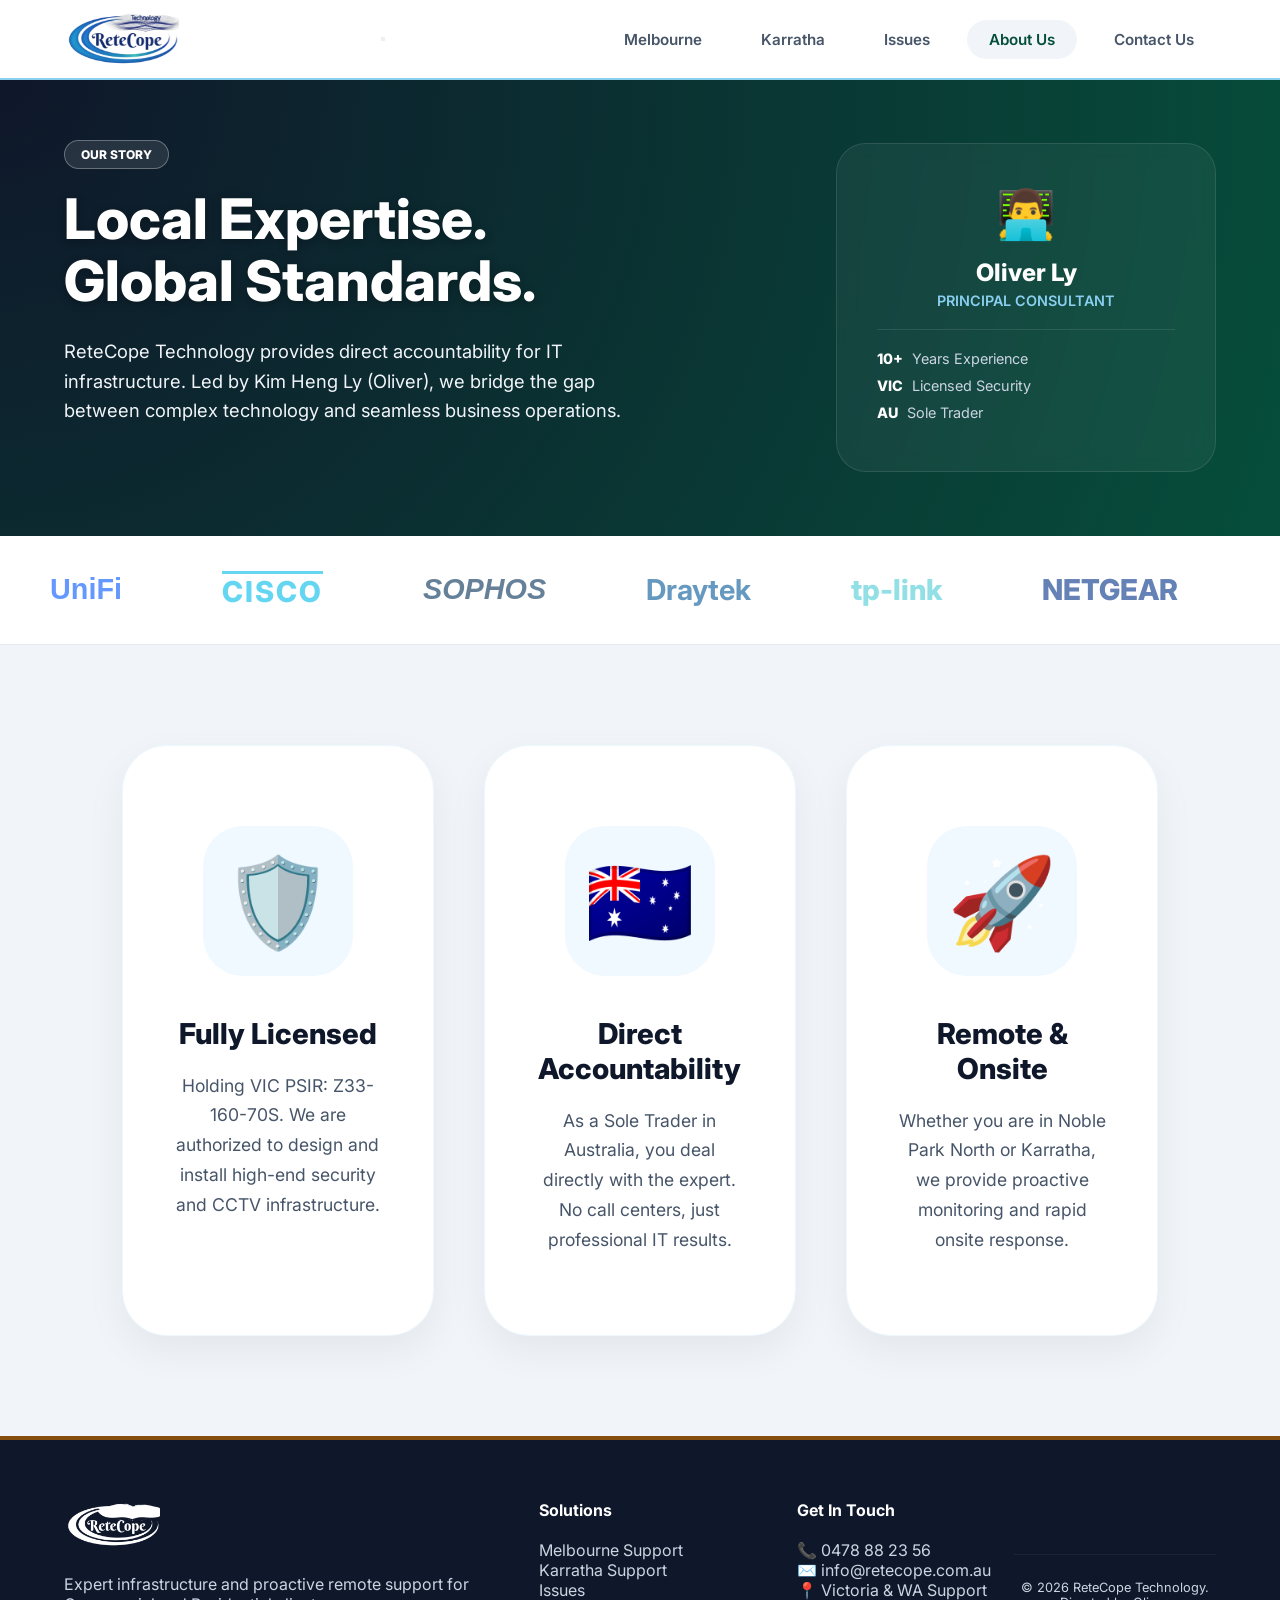
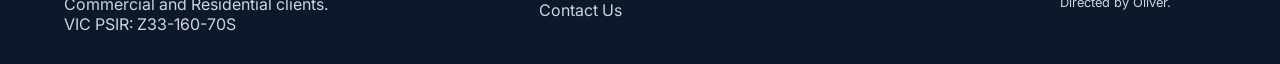
==== commit 7956c9cf: "Update footer text to remove director's full name" ====
--- a/about.html
+++ b/about.html
@@ -129,7 +129,7 @@
 					</div>
 					<div class="footer-bottom">
 						<div class="bottom-content">
-							<p>&copy; 2026 ReteCope Technology. Directed by Kim Heng Ly (Oliver).</p>
+							<p>&copy; 2026 ReteCope Technology. Directed by Oliver.</p>
 						</div>
 					</div>
 				</div>
